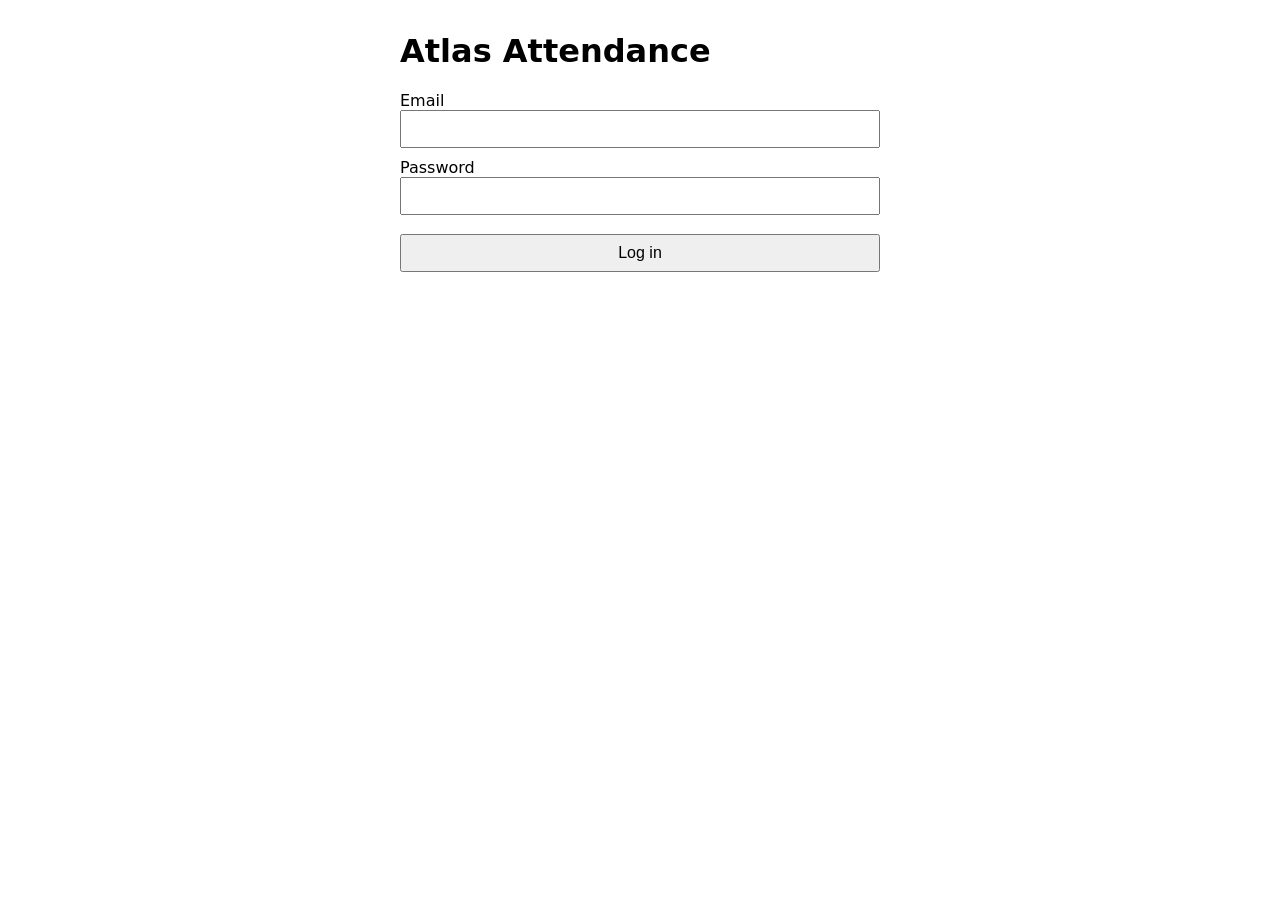
==== web/admin.html @ 547d97e0 "feat(atlas): minimal role PWA" ====
<!DOCTYPE html>
<html lang="en">
<head>
<meta charset="utf-8">
<meta name="viewport" content="width=device-width, initial-scale=1">
<title>Atlas — Admin</title>
<link rel="manifest" href="manifest.json">
<style>
body{font-family:system-ui,sans-serif;max-width:720px;margin:1rem auto;padding:0 1rem}
input,button{font-size:1rem;padding:.5rem;margin:.25rem 0}button{cursor:pointer}
.msg{margin:.5rem 0}.err{color:#b00}.ok{color:#060}
table{border-collapse:collapse;width:100%;font-size:.9rem}td,th{border:1px solid #999;padding:.3rem .5rem;text-align:left}
.top{display:flex;justify-content:space-between;align-items:baseline}
label{display:block;margin:.3rem 0}
</style>
</head>
<body>
<div class="top"><h1>Admin</h1><span><span id="who"></span> <button id="out">Logout</button></span></div>

<h2>College rate</h2>
<div id="college"></div>

<h2>Create class</h2>
<form id="cf">
<label>Name <input id="name" required></label>
<label>Homeroom teacher ID <input id="tid" type="number" placeholder="(optional)"></label>
<label>Geofence lat <input id="lat" type="number" step="any" value="3.1390" required></label>
<label>Geofence lng <input id="lng" type="number" step="any" value="101.6869" required></label>
<label>Radius (m) <input id="rad" type="number" value="30" required></label>
<button type="submit">Create</button>
</form>
<p id="m" class="msg"></p>

<h2>Classes</h2>
<ul id="cls"></ul>

<h2>Audit log</h2>
<button id="audit">Refresh audit</button>
<table><thead><tr><th>id</th><th>actor</th><th>action</th><th>entity</th><th>entity_id</th><th>at</th></tr></thead>
<tbody id="logs"></tbody></table>

<script src="app.js"></script>
<script>
(function () {
  Atlas.el('out').onclick = Atlas.logout;
  Atlas.requireRole(['admin']).then(function (me) {
    if (!me) return;
    Atlas.el('who').textContent = me.email;
    loadCollege(); loadClasses(); loadAudit();
  });

  async function loadCollege() {
    var r = await Atlas.api('GET', '/v1/analytics/college');
    Atlas.el('college').textContent = r.status === 200
      ? 'present ' + r.data.present + ' / ' + r.data.total + ' (' + r.data.pct + '%)'
      : 'College analytics failed (' + r.status + ')';
  }

  document.getElementById('cf').addEventListener('submit', async function (e) {
    e.preventDefault();
    var body = {
      class_name: Atlas.el('name').value.trim(),
      geofence_lat: +Atlas.el('lat').value,
      geofence_lng: +Atlas.el('lng').value,
      geofence_radius_m: +Atlas.el('rad').value
    };
    if (Atlas.el('tid').value) body.homeroom_teacher_id = +Atlas.el('tid').value;
    var r = await Atlas.api('POST', '/v1/admin/classes', body);
    if (r.status !== 200) { Atlas.msg('m', 'Create class failed (' + r.status + '): ' + (r.data.error || ''), true); return; }
    Atlas.msg('m', 'Class #' + r.data.id + ' created', false);
    loadClasses();
  });

  async function loadClasses() {
    var r = await Atlas.api('GET', '/v1/classes');
    if (r.status !== 200) return;
    Atlas.el('cls').innerHTML = r.data.classes.map(function (c) {
      return '<li>#' + c.id + ' ' + c.class_name + ' @ ' + c.geofence_lat + ',' + c.geofence_lng + ' r=' + c.geofence_radius_m + 'm</li>';
    }).join('');
  }

  Atlas.el('audit').onclick = loadAudit;
  async function loadAudit() {
    var r = await Atlas.api('GET', '/v1/audit-logs?limit=50');
    if (r.status !== 200) { Atlas.msg('m', 'Audit load failed (' + r.status + ')', true); return; }
    Atlas.el('logs').innerHTML = r.data.logs.map(function (l) {
      return '<tr><td>' + l.id + '</td><td>' + (l.actor_id == null ? '—' : l.actor_id) +
        '</td><td>' + l.action + '</td><td>' + l.entity + '</td><td>' + l.entity_id +
        '</td><td>' + l.created_at + '</td></tr>';
    }).join('');
  }
})();
</script>
</body>
</html>
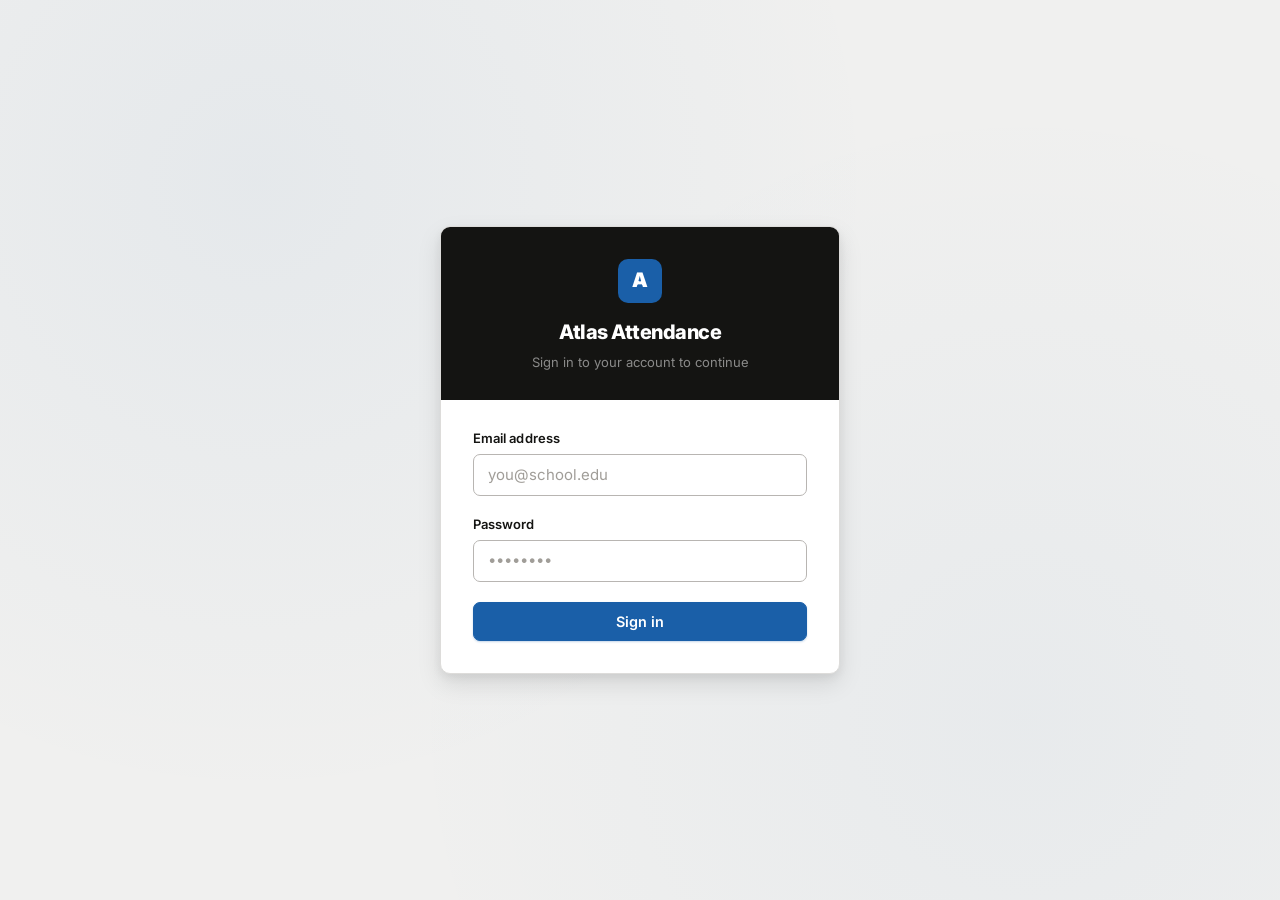
==== commit 23aacd23: "first commit" ====
--- a/web/admin.html
+++ b/web/admin.html
@@ -5,44 +5,126 @@
 <meta name="viewport" content="width=device-width, initial-scale=1">
 <title>Atlas — Admin</title>
 <link rel="manifest" href="manifest.json">
-<style>
-body{font-family:system-ui,sans-serif;max-width:720px;margin:1rem auto;padding:0 1rem}
-input,button{font-size:1rem;padding:.5rem;margin:.25rem 0}button{cursor:pointer}
-.msg{margin:.5rem 0}.err{color:#b00}.ok{color:#060}
-table{border-collapse:collapse;width:100%;font-size:.9rem}td,th{border:1px solid #999;padding:.3rem .5rem;text-align:left}
-.top{display:flex;justify-content:space-between;align-items:baseline}
-label{display:block;margin:.3rem 0}
-</style>
+<link rel="stylesheet" href="style.css">
 </head>
 <body>
-<div class="top"><h1>Admin</h1><span><span id="who"></span> <button id="out">Logout</button></span></div>
-
-<h2>College rate</h2>
-<div id="college"></div>
-
-<h2>Create class</h2>
-<form id="cf">
-<label>Name <input id="name" required></label>
-<label>Homeroom teacher ID <input id="tid" type="number" placeholder="(optional)"></label>
-<label>Geofence lat <input id="lat" type="number" step="any" value="3.1390" required></label>
-<label>Geofence lng <input id="lng" type="number" step="any" value="101.6869" required></label>
-<label>Radius (m) <input id="rad" type="number" value="30" required></label>
-<button type="submit">Create</button>
-</form>
-<p id="m" class="msg"></p>
-
-<h2>Classes</h2>
-<ul id="cls"></ul>
-
-<h2>Audit log</h2>
-<button id="audit">Refresh audit</button>
-<table><thead><tr><th>id</th><th>actor</th><th>action</th><th>entity</th><th>entity_id</th><th>at</th></tr></thead>
-<tbody id="logs"></tbody></table>
+
+<nav class="topbar">
+  <a href="index.html" class="topbar__brand">
+    <div class="topbar__brand-icon">A</div>
+    Atlas
+  </a>
+  <div class="topbar__user">
+    <span class="topbar__email" id="who"></span>
+    <button class="btn btn--ghost btn--sm" id="out">Sign out</button>
+  </div>
+</nav>
+
+<div class="page-wrap">
+  <div class="page-header">
+    <h1>Admin</h1>
+    <p>College overview, class management, and system audit log.</p>
+  </div>
+
+  <!-- College stats -->
+  <section>
+    <div class="section-title">
+      <div class="section-title__icon">🏫</div>
+      <h2>College attendance</h2>
+    </div>
+    <div id="college" class="stats">
+      <div class="stat">
+        <div class="stat__label">Loading</div>
+        <div class="stat__value">—</div>
+      </div>
+    </div>
+  </section>
+
+  <!-- Create class -->
+  <section>
+    <div class="section-title">
+      <div class="section-title__icon">＋</div>
+      <h2>Create class</h2>
+    </div>
+    <form id="cf">
+      <div class="field-row">
+        <div class="field">
+          <label for="name">Class name</label>
+          <input id="name" required placeholder="e.g. CS101 Group A">
+        </div>
+        <div class="field">
+          <label for="tid">Homeroom teacher ID</label>
+          <input id="tid" type="number" placeholder="Optional">
+        </div>
+      </div>
+      <div class="field-row--3 field-row">
+        <div class="field" style="margin:0">
+          <label for="lat">Geofence latitude</label>
+          <input id="lat" type="number" step="any" value="3.1390" required>
+        </div>
+        <div class="field" style="margin:0">
+          <label for="lng">Geofence longitude</label>
+          <input id="lng" type="number" step="any" value="101.6869" required>
+        </div>
+        <div class="field" style="margin:0">
+          <label for="rad">Radius (m)</label>
+          <input id="rad" type="number" value="30" required>
+        </div>
+      </div>
+      <div class="btn-row">
+        <button type="submit" id="createBtn" class="btn btn--primary">Create class</button>
+      </div>
+    </form>
+    <div id="m" class="msg"></div>
+  </section>
+
+  <!-- Classes -->
+  <section>
+    <div style="display:flex;justify-content:space-between;align-items:center;margin-bottom:1.1rem;padding-bottom:.875rem;border-bottom:1px solid var(--border)">
+      <div class="flex items-center gap-2">
+        <div class="section-title__icon" style="width:28px;height:28px;border-radius:6px;background:var(--accent-faint);display:flex;align-items:center;justify-content:center;font-size:.875rem">📚</div>
+        <span style="font-size:.9375rem;font-weight:700;letter-spacing:-.01em">Classes</span>
+      </div>
+    </div>
+    <ul id="cls" class="item-list">
+      <li><span class="empty" style="padding:1.25rem 0;display:block">Loading…</span></li>
+    </ul>
+  </section>
+
+  <!-- Audit log -->
+  <section>
+    <div style="display:flex;justify-content:space-between;align-items:center;margin-bottom:1.1rem;padding-bottom:.875rem;border-bottom:1px solid var(--border)">
+      <div class="flex items-center gap-2">
+        <div class="section-title__icon" style="width:28px;height:28px;border-radius:6px;background:var(--accent-faint);display:flex;align-items:center;justify-content:center;font-size:.875rem">🔍</div>
+        <span style="font-size:.9375rem;font-weight:700;letter-spacing:-.01em">Audit log</span>
+      </div>
+      <button id="audit" class="btn btn--secondary btn--sm">Refresh</button>
+    </div>
+    <div class="table-wrap">
+      <table>
+        <thead>
+          <tr>
+            <th>#</th>
+            <th>Actor</th>
+            <th>Action</th>
+            <th>Entity</th>
+            <th>ID</th>
+            <th>Time</th>
+          </tr>
+        </thead>
+        <tbody id="logs">
+          <tr><td colspan="6" class="empty" style="padding:1.5rem">Loading…</td></tr>
+        </tbody>
+      </table>
+    </div>
+  </section>
+</div>
 
 <script src="app.js"></script>
 <script>
 (function () {
   Atlas.el('out').onclick = Atlas.logout;
+
   Atlas.requireRole(['admin']).then(function (me) {
     if (!me) return;
     Atlas.el('who').textContent = me.email;
@@ -51,13 +133,31 @@
 
   async function loadCollege() {
     var r = await Atlas.api('GET', '/v1/analytics/college');
-    Atlas.el('college').textContent = r.status === 200
-      ? 'present ' + r.data.present + ' / ' + r.data.total + ' (' + r.data.pct + '%)'
-      : 'College analytics failed (' + r.status + ')';
+    var box = Atlas.el('college');
+    if (r.status !== 200) {
+      box.innerHTML = '<div class="stat"><div class="stat__label">Error</div><div class="stat__value">—</div><div class="stat__sub">Could not load</div></div>';
+      return;
+    }
+    var pct = r.data.pct || 0;
+    var pctClass = pct >= 75 ? 'badge--green' : pct >= 50 ? 'badge--yellow' : 'badge--red';
+    var label = pct >= 75 ? 'Good' : pct >= 50 ? 'Fair' : 'Low';
+    box.innerHTML =
+      '<div class="stat">' +
+        '<div class="stat__label">Present today</div>' +
+        '<div class="stat__value">' + (r.data.present || 0) + '</div>' +
+        '<div class="stat__sub">of ' + (r.data.total || 0) + ' enrolled</div>' +
+      '</div>' +
+      '<div class="stat">' +
+        '<div class="stat__label">Attendance rate</div>' +
+        '<div class="stat__value">' + pct + '%</div>' +
+        '<div class="stat__sub"><span class="badge ' + pctClass + '">' + label + '</span></div>' +
+      '</div>';
   }
 
   document.getElementById('cf').addEventListener('submit', async function (e) {
     e.preventDefault();
+    var btn = Atlas.el('createBtn');
+    btn.classList.add('loading'); btn.disabled = true;
     var body = {
       class_name: Atlas.el('name').value.trim(),
       geofence_lat: +Atlas.el('lat').value,
@@ -66,8 +166,10 @@
     };
     if (Atlas.el('tid').value) body.homeroom_teacher_id = +Atlas.el('tid').value;
     var r = await Atlas.api('POST', '/v1/admin/classes', body);
-    if (r.status !== 200) { Atlas.msg('m', 'Create class failed (' + r.status + '): ' + (r.data.error || ''), true); return; }
-    Atlas.msg('m', 'Class #' + r.data.id + ' created', false);
+    btn.classList.remove('loading'); btn.disabled = false;
+    if (r.status !== 200) { Atlas.msg('m', 'Create failed (' + r.status + '): ' + (r.data.error || ''), true); return; }
+    Atlas.msg('m', 'Class #' + r.data.id + ' created successfully.', false);
+    document.getElementById('cf').reset();
     loadClasses();
   });
 
@@ -75,19 +177,40 @@
     var r = await Atlas.api('GET', '/v1/classes');
     if (r.status !== 200) return;
     Atlas.el('cls').innerHTML = r.data.classes.map(function (c) {
-      return '<li>#' + c.id + ' ' + c.class_name + ' @ ' + c.geofence_lat + ',' + c.geofence_lng + ' r=' + c.geofence_radius_m + 'm</li>';
-    }).join('');
+      return '<li>' +
+        '<span class="badge badge--blue" style="flex-shrink:0">#' + c.id + '</span>' +
+        '<span class="font-semibold">' + c.class_name + '</span>' +
+        '<span class="text-subtle text-xs ml-auto" style="text-align:right">' +
+          c.geofence_lat + ', ' + c.geofence_lng + ' · r=' + c.geofence_radius_m + 'm' +
+        '</span>' +
+        '</li>';
+    }).join('') || '<li><span class="empty" style="padding:1.25rem 0;display:block">No classes created yet.</span></li>';
   }
 
   Atlas.el('audit').onclick = loadAudit;
+
   async function loadAudit() {
+    var btn = Atlas.el('audit');
+    btn.classList.add('loading'); btn.disabled = true;
     var r = await Atlas.api('GET', '/v1/audit-logs?limit=50');
-    if (r.status !== 200) { Atlas.msg('m', 'Audit load failed (' + r.status + ')', true); return; }
+    btn.classList.remove('loading'); btn.disabled = false;
+    if (r.status !== 200) { Atlas.msg('m', 'Audit load failed (' + r.status + ').', true); return; }
     Atlas.el('logs').innerHTML = r.data.logs.map(function (l) {
-      return '<tr><td>' + l.id + '</td><td>' + (l.actor_id == null ? '—' : l.actor_id) +
-        '</td><td>' + l.action + '</td><td>' + l.entity + '</td><td>' + l.entity_id +
-        '</td><td>' + l.created_at + '</td></tr>';
-    }).join('');
+      return '<tr>' +
+        '<td class="text-subtle text-xs">' + l.id + '</td>' +
+        '<td class="text-sm">' + (l.actor_id == null ? '<span class="text-subtle">—</span>' : l.actor_id) + '</td>' +
+        '<td><code>' + l.action + '</code></td>' +
+        '<td class="text-sm">' + l.entity + '</td>' +
+        '<td class="text-subtle text-xs">' + l.entity_id + '</td>' +
+        '<td class="text-subtle text-xs" style="white-space:nowrap">' + fmtTime(l.created_at) + '</td>' +
+        '</tr>';
+    }).join('') || '<tr><td colspan="6" class="empty" style="padding:1.5rem">No logs yet.</td></tr>';
+  }
+
+  function fmtTime(iso) {
+    if (!iso) return '—';
+    try { return new Date(iso).toLocaleString([], { dateStyle: 'short', timeStyle: 'short' }); }
+    catch (e) { return iso; }
   }
 })();
 </script>
--- a/web/style.css
+++ b/web/style.css
@@ -0,0 +1,800 @@
+/* Atlas — shared stylesheet */
+@import url('https://fonts.googleapis.com/css2?family=Inter:wght@400;500;600;700;800&display=swap');
+
+:root {
+  --bg:             #f0f0ef;
+  --bg-deep:        #e6e5e3;
+  --surface:        #ffffff;
+  --surface-raised: #fafaf9;
+  --border:         #dddcda;
+  --border-strong:  #b8b5b2;
+  --text:           #141412;
+  --text-muted:     #68655f;
+  --text-subtle:    #a09d98;
+
+  --accent:         #1a5fa8;
+  --accent-hover:   #154d8c;
+  --accent-faint:   #eff5fd;
+  --accent-text:    #ffffff;
+
+  --danger:         #c0392b;
+  --danger-bg:      #fef3f2;
+  --danger-border:  #fbc9c4;
+
+  --success:        #1a6b3c;
+  --success-bg:     #f0faf4;
+  --success-border: #a8e6c0;
+
+  --warn-bg:        #fefce8;
+  --warn-border:    #fde047;
+  --warn-text:      #854d0e;
+
+  --radius-sm:  4px;
+  --radius:     7px;
+  --radius-lg:  10px;
+
+  --shadow-xs: 0 1px 2px rgba(0,0,0,.06);
+  --shadow-sm: 0 1px 3px rgba(0,0,0,.08), 0 1px 2px rgba(0,0,0,.05);
+  --shadow-md: 0 4px 8px rgba(0,0,0,.08), 0 2px 4px rgba(0,0,0,.05);
+  --shadow-lg: 0 10px 24px rgba(0,0,0,.1), 0 4px 8px rgba(0,0,0,.06);
+
+  --font: 'Inter', system-ui, -apple-system, 'Segoe UI', sans-serif;
+}
+
+*, *::before, *::after { box-sizing: border-box; }
+html { font-size: 16px; -webkit-font-smoothing: antialiased; }
+
+body {
+  font-family: var(--font);
+  background: var(--bg);
+  color: var(--text);
+  line-height: 1.55;
+  margin: 0;
+  padding: 0;
+  min-height: 100vh;
+}
+
+/* ─────────────────────────────────────────────────────────
+   TOPBAR
+───────────────────────────────────────────────────────── */
+.topbar {
+  display: flex;
+  align-items: center;
+  justify-content: space-between;
+  height: 52px;
+  padding: 0 1.5rem;
+  background: var(--text);          /* dark bar */
+  position: sticky;
+  top: 0;
+  z-index: 20;
+}
+
+.topbar__brand {
+  display: flex;
+  align-items: center;
+  gap: .45rem;
+  font-weight: 800;
+  font-size: .9375rem;
+  letter-spacing: -.01em;
+  color: #fff;
+  text-decoration: none;
+}
+
+.topbar__brand-icon {
+  width: 26px; height: 26px;
+  background: var(--accent);
+  border-radius: 6px;
+  display: flex; align-items: center; justify-content: center;
+  font-size: .75rem;
+  font-weight: 800;
+  color: #fff;
+  flex-shrink: 0;
+  letter-spacing: 0;
+}
+
+.topbar__user {
+  display: flex;
+  align-items: center;
+  gap: .75rem;
+  font-size: .8125rem;
+  color: rgba(255,255,255,.6);
+}
+
+.topbar__email {
+  max-width: 200px;
+  overflow: hidden;
+  text-overflow: ellipsis;
+  white-space: nowrap;
+}
+
+/* ─────────────────────────────────────────────────────────
+   LAYOUT
+───────────────────────────────────────────────────────── */
+.page-wrap {
+  max-width: 740px;
+  margin: 0 auto;
+  padding: 2rem 1.25rem 4rem;
+}
+
+/* ─────────────────────────────────────────────────────────
+   PAGE HEADER
+───────────────────────────────────────────────────────── */
+.page-header {
+  margin-bottom: 2rem;
+  padding-bottom: 1.25rem;
+  border-bottom: 1px solid var(--border);
+}
+
+.page-header h1 {
+  margin: 0 0 .3rem;
+  font-size: 1.625rem;
+  font-weight: 800;
+  letter-spacing: -.03em;
+  line-height: 1.15;
+}
+
+.page-header p {
+  margin: 0;
+  color: var(--text-muted);
+  font-size: .9rem;
+}
+
+/* ─────────────────────────────────────────────────────────
+   SECTION / CARD
+───────────────────────────────────────────────────────── */
+section {
+  background: var(--surface);
+  border: 1px solid var(--border);
+  border-radius: var(--radius-lg);
+  padding: 1.5rem;
+  margin-bottom: 1.25rem;
+  box-shadow: var(--shadow-sm);
+}
+
+.section-title {
+  display: flex;
+  align-items: center;
+  gap: .6rem;
+  margin: 0 0 1.25rem;
+  padding-bottom: .875rem;
+  border-bottom: 1px solid var(--border);
+}
+
+.section-title__icon {
+  width: 28px; height: 28px;
+  border-radius: 6px;
+  background: var(--accent-faint);
+  display: flex; align-items: center; justify-content: center;
+  font-size: .875rem;
+  flex-shrink: 0;
+}
+
+.section-title h2 {
+  margin: 0;
+  font-size: .9375rem;
+  font-weight: 700;
+  letter-spacing: -.01em;
+  color: var(--text);
+}
+
+/* legacy h2 inside section */
+section > h2 {
+  margin: 0 0 1.1rem;
+  font-size: .9375rem;
+  font-weight: 700;
+  letter-spacing: -.01em;
+  color: var(--text);
+  padding-bottom: .875rem;
+  border-bottom: 1px solid var(--border);
+}
+
+/* ─────────────────────────────────────────────────────────
+   FORM ELEMENTS
+───────────────────────────────────────────────────────── */
+.field { margin-bottom: 1.1rem; }
+
+.field label {
+  display: block;
+  font-size: .8125rem;
+  font-weight: 600;
+  margin-bottom: .35rem;
+  color: var(--text);
+  letter-spacing: .005em;
+}
+
+.field input,
+.field select,
+.field textarea {
+  display: block;
+  width: 100%;
+  padding: .55rem .875rem;
+  font-size: .9375rem;
+  font-family: var(--font);
+  border: 1px solid var(--border-strong);
+  border-radius: var(--radius);
+  background: var(--surface);
+  color: var(--text);
+  transition: border-color .15s, box-shadow .15s, background .15s;
+  appearance: none;
+  line-height: 1.5;
+}
+
+.field input::placeholder,
+.field textarea::placeholder { color: var(--text-subtle); }
+
+.field input:hover:not(:focus),
+.field select:hover:not(:focus) { border-color: var(--text-subtle); }
+
+.field input:focus,
+.field select:focus,
+.field textarea:focus {
+  outline: none;
+  border-color: var(--accent);
+  box-shadow: 0 0 0 3px rgba(26,95,168,.13);
+}
+
+.field select {
+  background-image: url("data:image/svg+xml,%3Csvg xmlns='http://www.w3.org/2000/svg' width='10' height='6' viewBox='0 0 10 6'%3E%3Cpath d='M1 1l4 4 4-4' stroke='%2368655f' stroke-width='1.5' fill='none' stroke-linecap='round' stroke-linejoin='round'/%3E%3C/svg%3E");
+  background-repeat: no-repeat;
+  background-position: right .875rem center;
+  padding-right: 2.5rem;
+}
+
+.field input[type="file"] {
+  padding: .45rem .6rem;
+  font-size: .875rem;
+  cursor: pointer;
+}
+
+.field-hint {
+  margin-top: .3rem;
+  font-size: .8rem;
+  color: var(--text-muted);
+}
+
+.field-row {
+  display: grid;
+  grid-template-columns: 1fr 1fr;
+  gap: .875rem;
+}
+
+.field-row--3 {
+  grid-template-columns: 1fr 1fr 90px;
+}
+
+/* ─────────────────────────────────────────────────────────
+   BUTTONS
+───────────────────────────────────────────────────────── */
+.btn {
+  display: inline-flex;
+  align-items: center;
+  justify-content: center;
+  gap: .35rem;
+  padding: .55rem 1.1rem;
+  font-size: .9rem;
+  font-weight: 600;
+  font-family: var(--font);
+  border-radius: var(--radius);
+  border: 1px solid transparent;
+  cursor: pointer;
+  transition: background .12s, border-color .12s, box-shadow .12s, opacity .12s;
+  text-decoration: none;
+  line-height: 1.4;
+  white-space: nowrap;
+  letter-spacing: -.005em;
+}
+
+.btn:disabled { opacity: .4; cursor: not-allowed; }
+
+.btn--primary {
+  background: var(--accent);
+  color: var(--accent-text);
+  border-color: var(--accent);
+  box-shadow: 0 1px 2px rgba(26,95,168,.25);
+}
+.btn--primary:hover:not(:disabled) {
+  background: var(--accent-hover);
+  border-color: var(--accent-hover);
+  box-shadow: 0 2px 6px rgba(26,95,168,.3);
+}
+
+.btn--secondary {
+  background: var(--surface);
+  color: var(--text);
+  border-color: var(--border-strong);
+  box-shadow: var(--shadow-xs);
+}
+.btn--secondary:hover:not(:disabled) {
+  background: var(--surface-raised);
+  border-color: var(--text-subtle);
+}
+
+.btn--danger {
+  background: var(--danger);
+  color: #fff;
+  border-color: var(--danger);
+  box-shadow: 0 1px 2px rgba(192,57,43,.2);
+}
+.btn--danger:hover:not(:disabled) { background: #a93226; border-color: #a93226; }
+
+.btn--ghost {
+  background: transparent;
+  color: rgba(255,255,255,.7);
+  border-color: transparent;
+}
+.btn--ghost:hover:not(:disabled) {
+  background: rgba(255,255,255,.1);
+  color: #fff;
+}
+
+.btn--ghost-dark {
+  background: transparent;
+  color: var(--text-muted);
+  border-color: transparent;
+}
+.btn--ghost-dark:hover:not(:disabled) { background: var(--bg); color: var(--text); }
+
+.btn--sm {
+  padding: .35rem .75rem;
+  font-size: .8125rem;
+}
+
+.btn--full { width: 100%; }
+
+.btn-row {
+  display: flex;
+  gap: .5rem;
+  flex-wrap: wrap;
+  margin-top: 1rem;
+}
+
+/* Spinner */
+.btn.loading { opacity: .65; pointer-events: none; }
+.btn.loading::after {
+  content: '';
+  width: 13px; height: 13px;
+  border: 2px solid currentColor;
+  border-top-color: transparent;
+  border-radius: 50%;
+  animation: spin .55s linear infinite;
+  flex-shrink: 0;
+}
+@keyframes spin { to { transform: rotate(360deg); } }
+
+/* ─────────────────────────────────────────────────────────
+   MESSAGES
+───────────────────────────────────────────────────────── */
+.msg {
+  display: none;
+  padding: .65rem .95rem;
+  border-radius: var(--radius);
+  font-size: .875rem;
+  margin: .875rem 0;
+  border: 1px solid transparent;
+  line-height: 1.45;
+}
+.msg:not(:empty) { display: flex; align-items: flex-start; gap: .5rem; }
+
+.msg.err  { color: var(--danger); background: var(--danger-bg); border-color: var(--danger-border); }
+.msg.ok   { color: var(--success); background: var(--success-bg); border-color: var(--success-border); }
+
+/* ─────────────────────────────────────────────────────────
+   BADGES
+───────────────────────────────────────────────────────── */
+.badge {
+  display: inline-flex;
+  align-items: center;
+  padding: .2rem .55rem;
+  border-radius: 4px;
+  font-size: .7rem;
+  font-weight: 700;
+  letter-spacing: .04em;
+  text-transform: uppercase;
+  border: 1px solid transparent;
+}
+
+.badge--neutral { background: #f2f1ef; color: #5c5955; border-color: var(--border); }
+.badge--green   { background: var(--success-bg); color: var(--success); border-color: var(--success-border); }
+.badge--red     { background: var(--danger-bg); color: var(--danger); border-color: var(--danger-border); }
+.badge--blue    { background: var(--accent-faint); color: var(--accent); border-color: #c3d9f5; }
+.badge--yellow  { background: var(--warn-bg); color: var(--warn-text); border-color: var(--warn-border); }
+
+/* ─────────────────────────────────────────────────────────
+   TABLES
+───────────────────────────────────────────────────────── */
+.table-wrap { overflow-x: auto; }
+
+table {
+  width: 100%;
+  border-collapse: collapse;
+  font-size: .875rem;
+}
+
+thead { background: var(--surface-raised); }
+
+th {
+  text-align: left;
+  padding: .6rem .875rem;
+  font-size: .7rem;
+  font-weight: 700;
+  text-transform: uppercase;
+  letter-spacing: .06em;
+  color: var(--text-muted);
+  border-bottom: 1px solid var(--border);
+  white-space: nowrap;
+}
+
+td {
+  padding: .65rem .875rem;
+  border-bottom: 1px solid var(--border);
+  vertical-align: middle;
+}
+
+tr:last-child td { border-bottom: none; }
+tbody tr:hover td { background: var(--surface-raised); }
+
+/* ─────────────────────────────────────────────────────────
+   CARDS  (absence review)
+───────────────────────────────────────────────────────── */
+.card {
+  background: var(--surface);
+  border: 1px solid var(--border);
+  border-radius: var(--radius-lg);
+  padding: 1.1rem 1.25rem;
+  box-shadow: var(--shadow-sm);
+}
+.card + .card { margin-top: .875rem; }
+
+.card__meta { font-size: .8rem; color: var(--text-muted); margin-bottom: .4rem; }
+.card__title { font-weight: 700; font-size: .9375rem; margin-bottom: .6rem; display: flex; align-items: center; gap: .5rem; }
+
+/* ─────────────────────────────────────────────────────────
+   STAT CARDS
+───────────────────────────────────────────────────────── */
+.stats {
+  display: grid;
+  grid-template-columns: repeat(auto-fit, minmax(140px, 1fr));
+  gap: .875rem;
+}
+
+.stat {
+  padding: 1rem 1.1rem;
+  background: var(--surface);
+  border: 1px solid var(--border);
+  border-radius: var(--radius-lg);
+  box-shadow: var(--shadow-xs);
+  position: relative;
+  overflow: hidden;
+}
+
+.stat::before {
+  content: '';
+  position: absolute;
+  left: 0; top: 0; bottom: 0;
+  width: 3px;
+  background: var(--accent);
+  border-radius: 3px 0 0 3px;
+}
+
+.stat__label {
+  font-size: .7rem;
+  font-weight: 700;
+  text-transform: uppercase;
+  letter-spacing: .06em;
+  color: var(--text-muted);
+  margin-bottom: .4rem;
+}
+
+.stat__value {
+  font-size: 1.75rem;
+  font-weight: 800;
+  letter-spacing: -.04em;
+  color: var(--text);
+  line-height: 1;
+}
+
+.stat__sub {
+  font-size: .8rem;
+  color: var(--text-muted);
+  margin-top: .3rem;
+}
+
+/* ─────────────────────────────────────────────────────────
+   ITEM LIST
+───────────────────────────────────────────────────────── */
+.item-list {
+  list-style: none;
+  margin: 0;
+  padding: 0;
+}
+
+.item-list li {
+  display: flex;
+  align-items: center;
+  gap: .6rem;
+  padding: .65rem 0;
+  border-bottom: 1px solid var(--border);
+  font-size: .875rem;
+}
+
+.item-list li:last-child { border-bottom: none; }
+.item-list li:first-child { padding-top: 0; }
+
+/* ─────────────────────────────────────────────────────────
+   EMPTY STATE
+───────────────────────────────────────────────────────── */
+.empty {
+  text-align: center;
+  padding: 2.5rem 1rem;
+  color: var(--text-subtle);
+  font-size: .875rem;
+  letter-spacing: .01em;
+}
+
+/* ─────────────────────────────────────────────────────────
+   LOGIN PAGE
+───────────────────────────────────────────────────────── */
+.login-wrap {
+  min-height: 100vh;
+  display: grid;
+  place-items: center;
+  padding: 1.5rem;
+  background: var(--bg);
+  background-image:
+    radial-gradient(circle at 20% 20%, rgba(26,95,168,.05) 0%, transparent 50%),
+    radial-gradient(circle at 80% 80%, rgba(26,95,168,.04) 0%, transparent 50%);
+}
+
+.login-box {
+  width: 100%;
+  max-width: 400px;
+  background: var(--surface);
+  border: 1px solid var(--border);
+  border-radius: var(--radius-lg);
+  box-shadow: var(--shadow-lg);
+  overflow: hidden;
+}
+
+.login-box__header {
+  background: var(--text);
+  padding: 2rem 2rem 1.75rem;
+  text-align: center;
+}
+
+.login-box__logo {
+  width: 44px; height: 44px;
+  background: var(--accent);
+  border-radius: 10px;
+  display: flex; align-items: center; justify-content: center;
+  font-size: 1.25rem;
+  font-weight: 900;
+  color: #fff;
+  margin: 0 auto .875rem;
+  letter-spacing: -.02em;
+}
+
+.login-box__header h1 {
+  margin: 0 0 .3rem;
+  font-size: 1.25rem;
+  font-weight: 800;
+  letter-spacing: -.025em;
+  color: #fff;
+}
+
+.login-box__header p {
+  margin: 0;
+  font-size: .8125rem;
+  color: rgba(255,255,255,.5);
+}
+
+.login-box__body { padding: 1.75rem 2rem 2rem; }
+
+/* ─────────────────────────────────────────────────────────
+   QR HERO  (rep page)
+───────────────────────────────────────────────────────── */
+.qr-hero {
+  display: flex;
+  flex-direction: column;
+  align-items: center;
+  gap: .875rem;
+  padding: 2rem 1.5rem;
+  background: var(--surface);
+  border: 1px solid var(--border);
+  border-radius: var(--radius-lg);
+  box-shadow: var(--shadow-md);
+  margin-bottom: 1.25rem;
+  text-align: center;
+}
+
+.qr-hero__qr-wrap {
+  padding: .875rem;
+  background: #fff;
+  border: 1px solid var(--border);
+  border-radius: var(--radius);
+  display: inline-block;
+}
+
+.qr-hero__code {
+  font-size: 3rem;
+  font-weight: 900;
+  letter-spacing: .65rem;
+  font-family: 'Courier New', Courier, monospace;
+  color: var(--text);
+  line-height: 1;
+  padding-right: .65rem; /* offset letter-spacing */
+}
+
+.qr-hero__timer {
+  display: inline-flex;
+  align-items: center;
+  gap: .35rem;
+  font-size: .8125rem;
+  font-variant-numeric: tabular-nums;
+  color: var(--text-muted);
+  background: var(--bg);
+  border: 1px solid var(--border);
+  padding: .3rem .75rem;
+  border-radius: 99px;
+}
+
+.qr-hero__timer.urgent {
+  color: var(--danger);
+  background: var(--danger-bg);
+  border-color: var(--danger-border);
+  font-weight: 700;
+}
+
+.qr-hero__session {
+  font-size: .8125rem;
+  color: var(--text-muted);
+  font-weight: 500;
+}
+
+/* Pulse dot */
+.pulse {
+  width: 8px; height: 8px;
+  background: var(--success);
+  border-radius: 50%;
+  display: inline-block;
+  animation: pulse 1.8s ease infinite;
+}
+@keyframes pulse {
+  0%, 100% { opacity: 1; transform: scale(1); }
+  50%       { opacity: .4; transform: scale(.7); }
+}
+
+/* ─────────────────────────────────────────────────────────
+   GPS BADGE
+───────────────────────────────────────────────────────── */
+.gps-badge {
+  display: inline-flex;
+  align-items: center;
+  gap: .3rem;
+  font-size: .8rem;
+  font-weight: 500;
+  padding: .3rem .7rem;
+  border-radius: 99px;
+  background: var(--bg);
+  border: 1px solid var(--border);
+  color: var(--text-muted);
+}
+
+.gps-badge.locked {
+  background: var(--success-bg);
+  border-color: var(--success-border);
+  color: var(--success);
+}
+
+/* ─────────────────────────────────────────────────────────
+   TABS
+───────────────────────────────────────────────────────── */
+.tabs {
+  display: flex;
+  gap: .125rem;
+  background: var(--bg-deep);
+  border: 1px solid var(--border);
+  border-radius: var(--radius);
+  padding: .25rem;
+  margin-bottom: 1.5rem;
+  width: fit-content;
+}
+
+.tab-btn {
+  padding: .4rem 1rem;
+  font-size: .875rem;
+  font-weight: 600;
+  font-family: var(--font);
+  background: transparent;
+  border: none;
+  border-radius: 5px;
+  cursor: pointer;
+  color: var(--text-muted);
+  transition: background .15s, color .15s, box-shadow .15s;
+}
+
+.tab-btn:hover:not(.active) { color: var(--text); background: rgba(255,255,255,.5); }
+
+.tab-btn.active {
+  background: var(--surface);
+  color: var(--text);
+  box-shadow: var(--shadow-xs);
+}
+
+.tab-panel { display: none; }
+.tab-panel.active { display: block; }
+
+/* ─────────────────────────────────────────────────────────
+   PROOF IFRAME
+───────────────────────────────────────────────────────── */
+.proof-frame {
+  width: 100%;
+  height: 240px;
+  border: 1px solid var(--border);
+  border-radius: var(--radius);
+  background: var(--bg);
+  display: block;
+  margin: .6rem 0;
+}
+
+/* ─────────────────────────────────────────────────────────
+   INLINE CODE
+───────────────────────────────────────────────────────── */
+code {
+  font-size: .8rem;
+  background: var(--bg-deep);
+  border: 1px solid var(--border);
+  padding: .1rem .35rem;
+  border-radius: 3px;
+  font-family: 'Courier New', Courier, monospace;
+  color: var(--text);
+}
+
+/* ─────────────────────────────────────────────────────────
+   DIVIDER
+───────────────────────────────────────────────────────── */
+.divider {
+  border: none;
+  border-top: 1px solid var(--border);
+  margin: 1.25rem 0;
+}
+
+/* ─────────────────────────────────────────────────────────
+   UTILITY
+───────────────────────────────────────────────────────── */
+.text-muted   { color: var(--text-muted); }
+.text-subtle  { color: var(--text-subtle); }
+.text-sm      { font-size: .875rem; }
+.text-xs      { font-size: .8rem; }
+.font-medium  { font-weight: 500; }
+.font-semibold{ font-weight: 600; }
+.font-bold    { font-weight: 700; }
+.mt-1  { margin-top: .5rem; }
+.mt-2  { margin-top: 1rem; }
+.mt-3  { margin-top: 1.5rem; }
+.flex  { display: flex; }
+.flex-1{ flex: 1; }
+.items-center { align-items: center; }
+.justify-between { justify-content: space-between; }
+.gap-1 { gap: .35rem; }
+.gap-2 { gap: .75rem; }
+.gap-3 { gap: 1rem; }
+.flex-wrap { flex-wrap: wrap; }
+.ml-auto { margin-left: auto; }
+
+/* ─────────────────────────────────────────────────────────
+   RESPONSIVE
+───────────────────────────────────────────────────────── */
+@media (max-width: 520px) {
+  .topbar { padding: 0 1rem; }
+  .topbar__email { display: none; }
+  .page-wrap { padding: 1.25rem .875rem 3rem; }
+  .page-header { margin-bottom: 1.25rem; }
+  section { padding: 1.1rem; }
+  .field-row, .field-row--3 { grid-template-columns: 1fr; }
+  .stat__value { font-size: 1.4rem; }
+  .qr-hero__code { font-size: 2.25rem; letter-spacing: .45rem; }
+  .login-box__header { padding: 1.5rem 1.5rem 1.25rem; }
+  .login-box__body { padding: 1.25rem 1.5rem 1.5rem; }
+  .tabs { width: 100%; }
+  .tab-btn { flex: 1; text-align: center; }
+}
